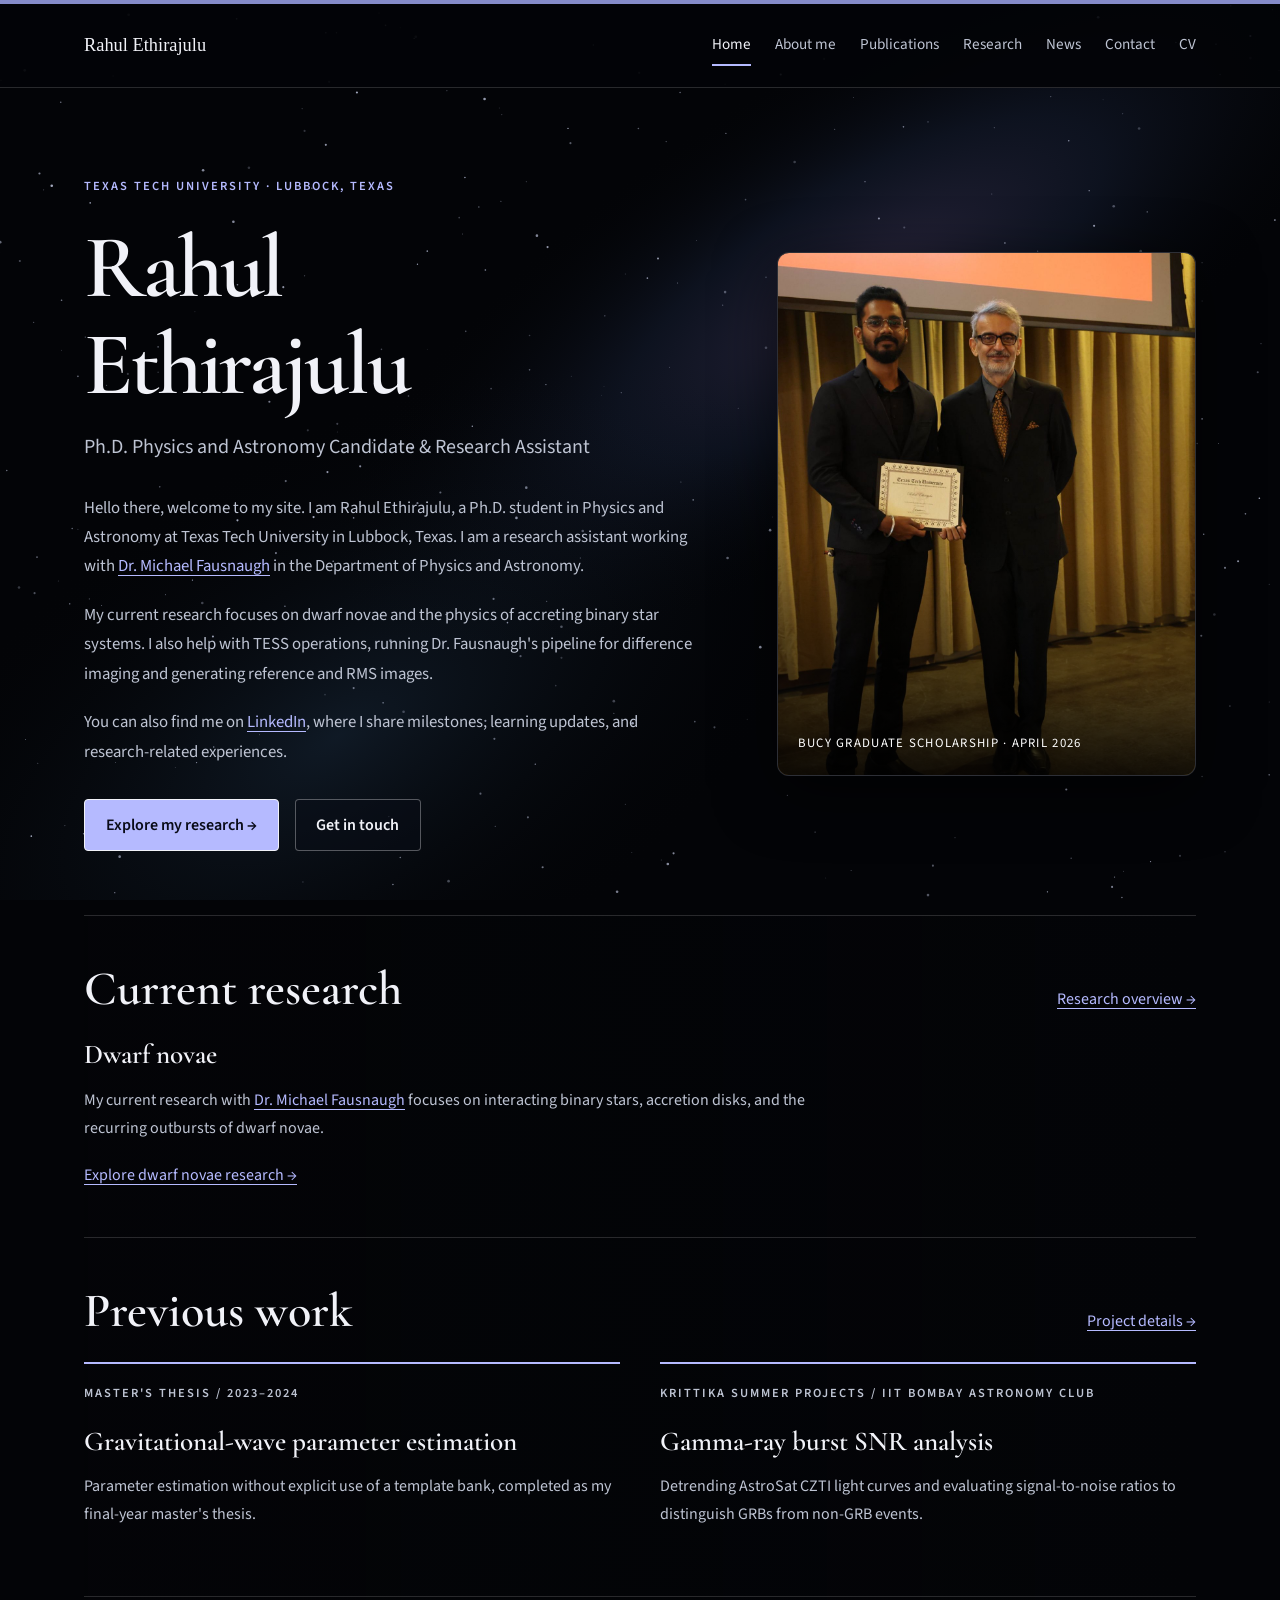
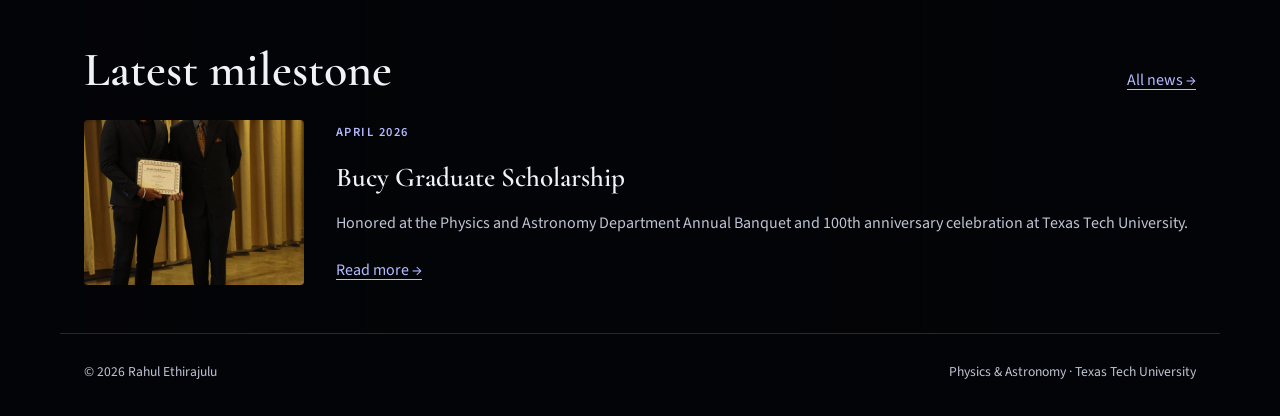
==== index.html @ da51dab0 "Add dedicated CV page with PDF viewer and download" ====
<!DOCTYPE html>
<html lang="en">
  <head>
    <meta charset="UTF-8" />
    <meta name="viewport" content="width=device-width, initial-scale=1.0" />
    <title>Rahul Ethirajulu</title>
    <meta
      name="description"
      content="Academic website for Rahul Ethirajulu, Ph.D. Physics and Astronomy candidate at Texas Tech University."
    />
    <link rel="preconnect" href="https://fonts.googleapis.com" />
    <link rel="preconnect" href="https://fonts.gstatic.com" crossorigin />
    <link
      href="https://fonts.googleapis.com/css2?family=Cormorant+Garamond:wght@500;600;700&family=Source+Sans+3:wght@400;500;600&display=swap"
      rel="stylesheet"
    />
    <script>document.documentElement.classList.add("js");</script>
    <link rel="stylesheet" href="styles.css" />
  </head>
  <body>
    <a class="skip-link" href="#main-content">Skip to content</a>
    <header class="site-header">
      <div class="site-header-inner">
        <a class="site-title" href="./">Rahul Ethirajulu</a>

        <button
          class="menu-toggle"
          type="button"
          aria-expanded="false"
          aria-controls="site-nav"
        >
          Menu
        </button>

        <nav id="site-nav" class="site-nav" aria-label="Main navigation">
          <a aria-current="page" href="./">Home</a>
          <a href="about_me/">About me</a>
          <a href="publications/">Publications</a>
          <a href="research/">Research</a>
          <a href="news/">News</a>
          <a href="contact/">Contact</a>
          <a href="cv/">CV</a>
        </nav>
      </div>
    </header>

    <main id="main-content" class="page-shell">
      <section class="hero">
        <div class="hero-copy">
          <p class="eyebrow">Texas Tech University · Lubbock, Texas</p>
          <h1>Rahul<br />Ethirajulu</h1>
          <p class="lead">Ph.D. Physics and Astronomy Candidate &amp; Research Assistant</p>
          <div class="hero-box">
            <p>
              Hello there, welcome to my site. I am Rahul Ethirajulu, a Ph.D.
              student in Physics and Astronomy at Texas Tech University in
              Lubbock, Texas. I am a research assistant working with
              <a href="https://faus.science/">Dr. Michael Fausnaugh</a>
              in the Department of Physics and Astronomy.
            </p>
            <p>
              My current research focuses on dwarf novae and the physics of
              accreting binary star systems. I also help with TESS operations,
              running Dr. Fausnaugh's pipeline for difference imaging and
              generating reference and RMS images.
            </p>
            <p>
              You can also find me on
              <a href="https://www.linkedin.com/in/rahulethi/">LinkedIn</a>,
              where I share milestones, learning updates, and research-related
              experiences.
            </p>
          </div>
          <div class="hero-actions"><a class="button" href="research/">Explore my research &rarr;</a><a class="button button-secondary" href="contact/">Get in touch</a></div>
        </div>
        <figure class="hero-art hero-portrait">
          <img src="images/bucy-scholarship.jpeg" width="1280" height="1920" alt="Rahul Ethirajulu receiving the Bucy Graduate Scholarship at Texas Tech University." fetchpriority="high" />
          <figcaption class="art-caption">Bucy Graduate Scholarship · April 2026</figcaption>
        </figure>
      </section>
      <section class="home-section" aria-labelledby="interests-title">
        <div class="section-heading"><h2 id="interests-title">Current research</h2><a href="research/">Research overview &rarr;</a></div>
        <article class="current-research-summary">
          <h3>Dwarf novae</h3>
          <p>My current research with <a href="https://faus.science/">Dr. Michael Fausnaugh</a> focuses on interacting binary stars, accretion disks, and the recurring outbursts of dwarf novae.</p>
          <a href="research/">Explore dwarf novae research &rarr;</a>
        </article>
      </section>
      <section class="home-section" aria-labelledby="previous-work-title">
        <div class="section-heading"><h2 id="previous-work-title">Previous work</h2><a href="research/#previous-work">Project details &rarr;</a></div>
        <div class="previous-work-grid">
          <article><p class="eyebrow">Master's thesis / 2023–2024</p><h3>Gravitational-wave parameter estimation</h3><p>Parameter estimation without explicit use of a template bank, completed as my final-year master's thesis.</p></article>
          <article><p class="eyebrow">Krittika Summer Projects / IIT Bombay Astronomy Club</p><h3>Gamma-ray burst SNR analysis</h3><p>Detrending AstroSat CZTI light curves and evaluating signal-to-noise ratios to distinguish GRBs from non-GRB events.</p></article>
        </div>
      </section>
      <section class="home-section" aria-labelledby="news-title">
        <div class="section-heading"><h2 id="news-title">Latest milestone</h2><a href="news/">All news &rarr;</a></div>
        <article class="feature-news"><img src="images/bucy-scholarship.jpeg" alt="Receiving the Bucy Graduate Scholarship at the Texas Tech department banquet." loading="lazy"/><div><p class="news-date">April 2026</p><h3>Bucy Graduate Scholarship</h3><p>Honored at the Physics and Astronomy Department Annual Banquet and 100th anniversary celebration at Texas Tech University.</p><a href="news/">Read more &rarr;</a></div></article>
      </section>
    </main>

    <footer class="site-footer">
      <p>&copy; <span id="year"></span> Rahul Ethirajulu</p>
      <p>Physics &amp; Astronomy · Texas Tech University</p>
    </footer>

    <script src="script.js"></script>
  </body>
</html>
---- styles.css ----
:root {
  --bg:#030407;
  --text:#f1f2f8;
  --muted:#bec4d3;
  --accent:#b5baff;
  --line:#ffffff26;
  --max-width:1160px
}

* {
  box-sizing:border-box
}

html {
  scroll-behavior:smooth
}

body {
  margin:0;
  background:var(--bg);
  color:var(--text);
  font-family:'Source Sans 3','Segoe UI',sans-serif;
  line-height:1.75
}

a {
  color:var(--accent);
  text-underline-offset:4px
}

a:hover {
  color:#e0e2ff
}

a:focus-visible,button:focus-visible {
  outline:3px solid var(--accent);
  outline-offset:5px
}

h1,h2,h3 {
  font-family:'Cormorant Garamond',Georgia,serif;
  font-weight:600;
  line-height:1.08;
  margin:0 0 1rem
}

h1 {
  font-size:clamp(3.4rem,7vw,6.2rem);
  letter-spacing:-.035em
}

h2 {
  font-size:clamp(2rem,4vw,3rem)
}

h3 {
  font-size:1.7rem
}

p {
  margin:0 0 1.2rem
}

.site-header {
  border-top:4px solid var(--text);
  border-bottom:1px solid var(--line);
  position:relative;
  z-index:10
}

.site-header-inner {
  max-width:var(--max-width);
  margin:auto;
  display:flex;
  align-items:center;
  justify-content:space-between;
  gap:2rem;
  padding:1.3rem 24px
}

.site-title {
  font-family:Georgia,serif;
  font-size:1.15rem;
  color:var(--text);
  text-decoration:none;
  white-space:nowrap
}

.site-nav {
  display:flex;
  gap:1.5rem
}

.site-nav a {
  color:var(--muted);
  text-decoration:none;
  font-size:.95rem;
  padding:.4rem 0;
  border-bottom:2px solid transparent
}

.site-nav a:hover,.site-nav a[aria-current=page] {
  color:var(--text);
  border-bottom-color:var(--accent)
}

.menu-toggle {
  display:none;
  font:inherit;
  background:var(--accent);
  color:#090b18;
  border:0;
  padding:.55rem 1rem;
  border-radius:4px;
  cursor:pointer
}

.page-shell {
  max-width:var(--max-width);
  margin:auto;
  padding:0 24px
}

.hero {
  display:grid;
  grid-template-columns:1.2fr .8fr;
  gap:4rem;
  align-items:center;
  padding:5.5rem 0 4rem
}

.eyebrow {
  font-size:.78rem;
  text-transform:uppercase;
  letter-spacing:.16em;
  font-weight:600;
  color:var(--accent);
  margin-bottom:1.4rem
}

.lead {
  font-size:1.25rem;
  color:var(--muted);
  margin-bottom:1.8rem
}

.hero-box {
  max-width:620px;
  color:var(--muted);
  font-size:1.05rem
}

.hero-art {
  background:#173f3f;
  border-radius:48% 48% 8px 8px;
  aspect-ratio:4/5;
  position:relative;
  overflow:hidden
}

.hero-art svg {
  width:100%;
  height:100%;
  position:absolute;
  inset:0
}

.art-caption {
  position:absolute;
  bottom:28px;
  left:28px;
  right:28px;
  color:#d8e7da;
  font-size:.8rem;
  letter-spacing:.1em;
  text-transform:uppercase
}

.hero-actions {
  display:flex;
  flex-wrap:wrap;
  gap:1rem;
  margin-top:2rem
}

.button {
  display:inline-flex;
  background:var(--accent);
  color:#090b18;
  padding:.7rem 1.3rem;
  text-decoration:none;
  border:1px solid var(--text);
  border-radius:4px;
  font-weight:600
}

.button:hover {
  background:#d5d7ff;
  color:#090b18
}

.button-secondary {
  background:transparent;
  color:var(--text)
}

.home-section {
  padding:3rem 0;
  border-top:1px solid var(--line)
}

.section-heading {
  display:flex;
  justify-content:space-between;
  gap:1rem;
  align-items:baseline;
  margin-bottom:1.5rem
}

.section-heading h2 {
  margin:0
}

.research-grid {
  display:grid;
  grid-template-columns:repeat(3,1fr);
  gap:2rem
}

.research-grid article {
  border-top:2px solid var(--accent);
  padding-top:1.2rem
}

.research-grid p {
  color:var(--muted)
}

.feature-news {
  display:grid;
  grid-template-columns:220px 1fr;
  gap:2rem;
  align-items:center
}

.feature-news img {
  width:100%;
  border-radius:4px;
  aspect-ratio:4/3;
  object-fit:cover
}

.feature-news p {
  color:var(--muted)
}

.content-page {
  padding:4rem 0 5rem;
  min-height:70vh
}

.content-copy {
  max-width:1000px;
  margin:auto
}

.content-copy>h1 {
  padding-bottom:1.5rem;
  border-bottom:1px solid var(--line);
  margin-bottom:2rem
}

.content-box {
  max-width:760px;
  font-size:1.13rem;
  color:var(--muted)
}

.placeholder {
  color:var(--muted)
}

.news-stack {
  display:grid;
  gap:2.5rem
}

.news-card {
  display:grid;
  grid-template-columns:minmax(240px,.8fr) 1.2fr;
  gap:2rem;
  padding:2rem;
  background:rgba(8,11,20,.88);
  border:1px solid var(--line);
  border-radius:6px
}

.news-item-alt .news-card {
  grid-template-columns:1.2fr minmax(240px,.8fr)
}

.news-body {
  min-width:0
}

.news-body h2 {
  font-size:2.35rem
}

.news-body p,.news-list {
  color:var(--muted)
}

.news-date {
  font-size:.78rem;
  font-weight:600;
  text-transform:uppercase;
  letter-spacing:.12em;
  color:var(--accent)!important
}

.news-media {
  display:grid;
  gap:1rem;
  align-content:start
}

.achievement-figure {
  margin:0
}

.achievement-figure img {
  display:block;
  width:100%;
  height:auto;
  border-radius:3px
}

.achievement-gallery {
  display:grid;
  grid-template-columns:1fr 1fr;
  gap:.75rem
}

.achievement-gallery img {
  width:100%;
  height:auto;
  border-radius:3px
}

.news-list {
  padding-left:1.2rem
}

.news-list li {
  margin-bottom:.65rem
}

.site-footer {
  max-width:var(--max-width);
  margin:auto;
  padding:1.6rem 24px 2rem;
  border-top:1px solid var(--line);
  display:flex;
  justify-content:space-between;
  gap:1rem;
  color:var(--muted);
  font-size:.85rem
}

.site-footer p {
  margin:0
}

.skip-link {
  position:absolute;
  left:16px;
  top:-100px;
  padding:.75rem;
  background:#101422;
  z-index:20
}

.skip-link:focus {
  top:16px
}


@media(max-width:900px) {
  .site-header-inner {
  flex-wrap:wrap;
  gap:1rem
}

.menu-toggle {
  display:inline-flex
}

.site-nav {
  flex-wrap:wrap;
  width:100%;
  gap:1rem
}

.js .site-nav {
  display:none
}

.js .site-nav.is-open {
  display:flex
}

.hero {
  gap:2rem;
  padding:3.5rem 0
}

.hero-art {
  aspect-ratio:3/4
}

.news-card,.news-item-alt .news-card {
  grid-template-columns:1fr
}

.news-item-alt .news-media {
  grid-row:1
}

.news-media {
  max-width:600px
}


}


@media(max-width:600px) {
  .hero {
  grid-template-columns:1fr
}

.hero-art {
  aspect-ratio:5/3;
  border-radius:80px 80px 4px 4px
}

.hero h1 {
  font-size:3.7rem
}

.research-grid,.feature-news {
  grid-template-columns:1fr
}

.feature-news img {
  max-width:320px
}

.section-heading {
  align-items:start;
  flex-direction:column;
  gap:.7rem
}

.news-card {
  padding:1.2rem;
  gap:1.4rem
}

.content-page {
  padding-top:2.5rem
}

.site-footer {
  flex-direction:column
}

.page-shell {
  padding:0 20px
}


}


@media(prefers-reduced-motion:reduce) {
  html {
  scroll-behavior:auto
}


}

.research-feature {
  display: grid;
  grid-template-columns: 1fr 1fr;
  gap: 2.5rem;
  align-items: start;
  margin-bottom: 3rem;
}
.research-figure { margin: 0; }
.research-figure img { display: block; width: 100%; height: auto; border-radius: 6px; }
.research-figure figcaption { margin-top: .8rem; color: var(--muted); font-size: .85rem; line-height: 1.6; }
.research-context { color: var(--muted); }
.research-context h2 { color: var(--text); }
.research-context p { max-width: 760px; }
@media (max-width: 900px) {
  .research-feature { grid-template-columns: 1fr; gap: 2rem; }
}

.current-research-summary { max-width: 760px; }
.current-research-summary p { color: var(--muted); }
.previous-work-grid { display: grid; grid-template-columns: 1fr 1fr; gap: 2.5rem; }
.previous-work-grid article { border-top: 2px solid var(--accent); padding-top: 1.2rem; }
.previous-work-grid p { color: var(--muted); }
.previous-project { padding: 1.5rem 0; border-bottom: 1px solid var(--line); }
.previous-project h3 { color: var(--text); }
.project-source { margin-top: 1.5rem; font-size: .9rem; }
@media (max-width: 600px) { .previous-work-grid { grid-template-columns: 1fr; gap: 1.5rem; } }

/* A static galactic backdrop keeps motion and page weight low. */
body {
  background-color: var(--bg);
  background-image: url("images/galactic-background.svg");
  background-size: cover;
  background-position: center top;
  background-attachment: fixed;
  color-scheme: dark;
}
.site-header { background: rgba(3,4,7,.9); border-top-color: #858bc9; }
.home-section { background: linear-gradient(90deg, rgba(3,4,7,.5), transparent); }
.hero-portrait {
  margin: 0;
  border-radius: 12px;
  aspect-ratio: 4 / 5;
  border: 1px solid var(--line);
  box-shadow: 0 16px 60px #0009;
  background: #080b13;
}
.hero-portrait img {
  display: block;
  width: 100%;
  height: 100%;
  object-fit: cover;
  object-position: center 20%;
}
.hero-portrait::after {
  content: "";
  position: absolute;
  inset: 55% 0 0;
  background: linear-gradient(transparent, #000d);
  pointer-events: none;
}
.hero-portrait .art-caption { color: #fff; z-index: 1; bottom: 20px; left: 20px; right: 20px; }
.button-secondary { background: #090c1680; color: var(--text); border-color: #ffffff50; }
@media (max-width: 600px) {
  .hero-portrait { aspect-ratio: 4 / 5; border-radius: 10px; max-width: 420px; width: 100%; }
  body { background-attachment: scroll; background-size: auto 1100px; }
}

.cv-actions { display: flex; flex-wrap: wrap; gap: 1rem; margin-bottom: 2rem; }
.cv-viewer { display: block; width: 100%; height: 80vh; min-height: 500px; border: 1px solid var(--line); border-radius: 6px; background: #111; }
@media (max-width: 600px) { .cv-viewer { min-height: 400px; height: 65vh; } }
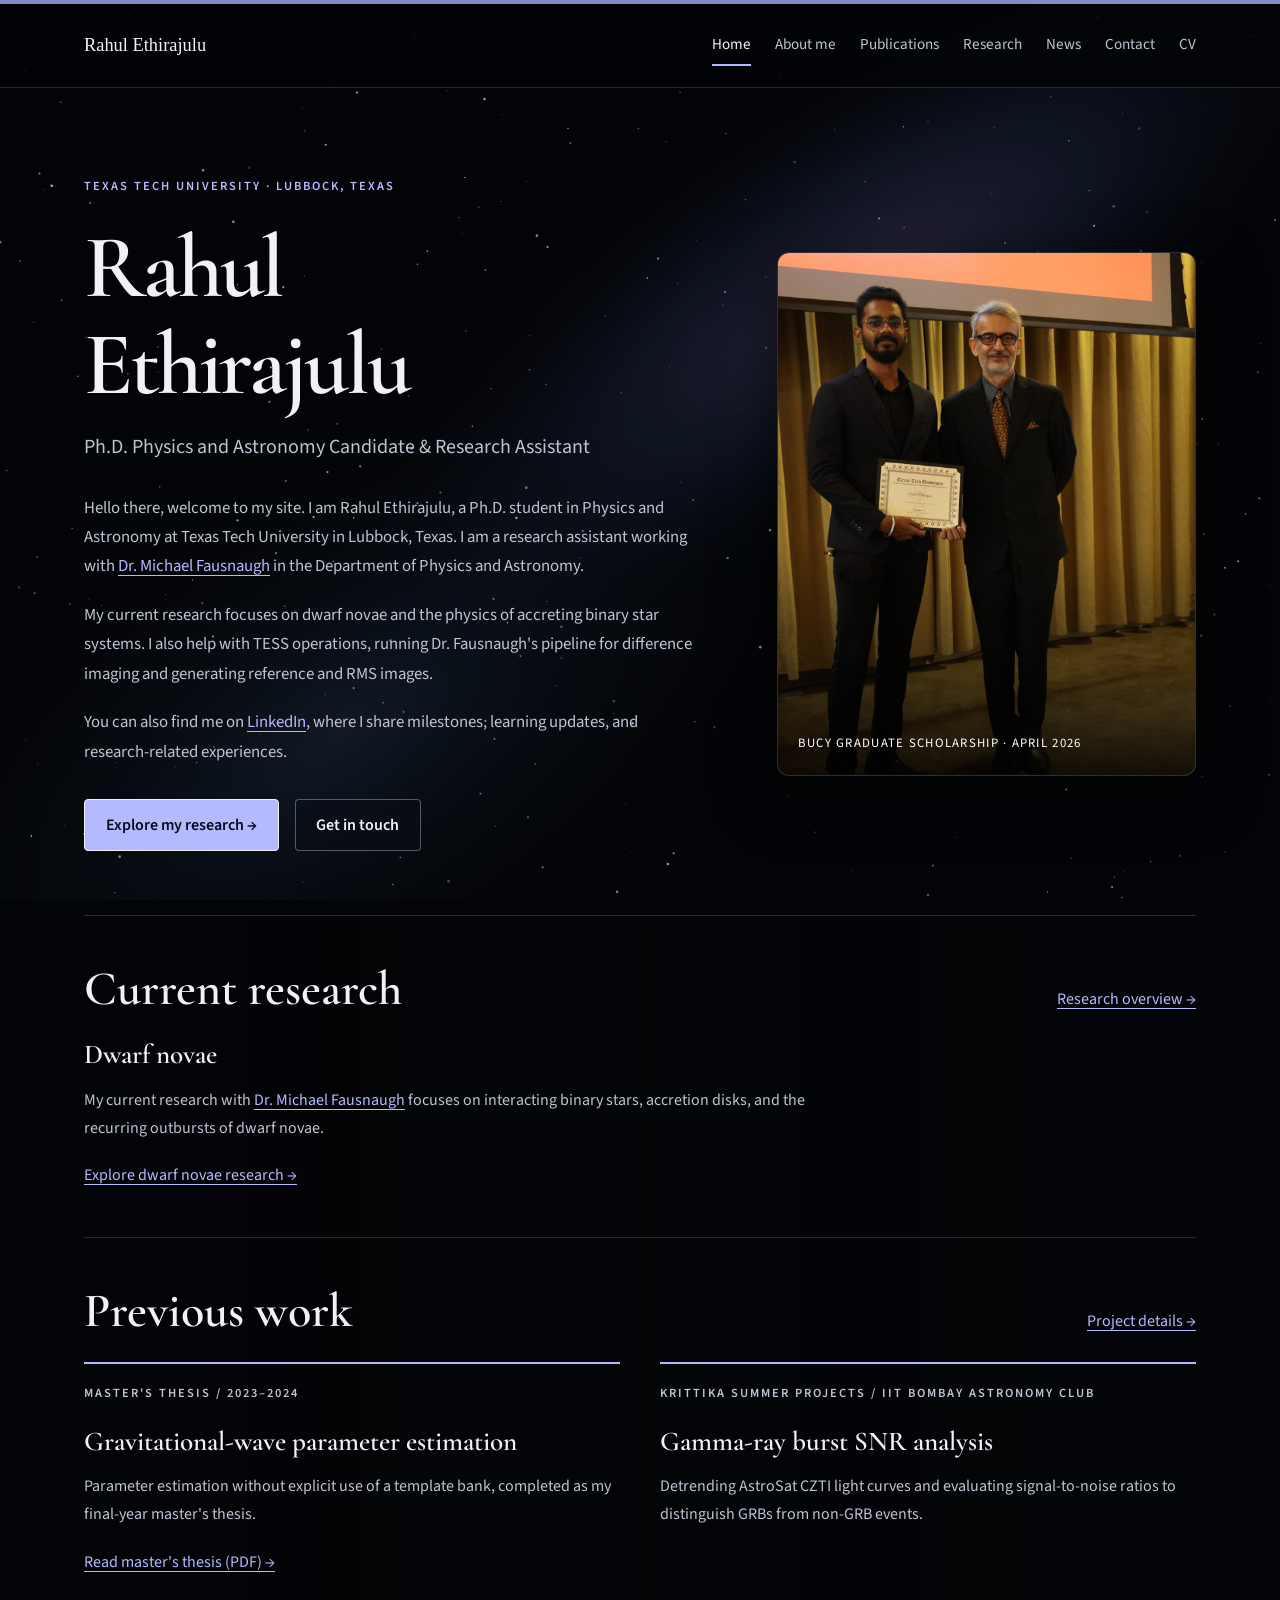
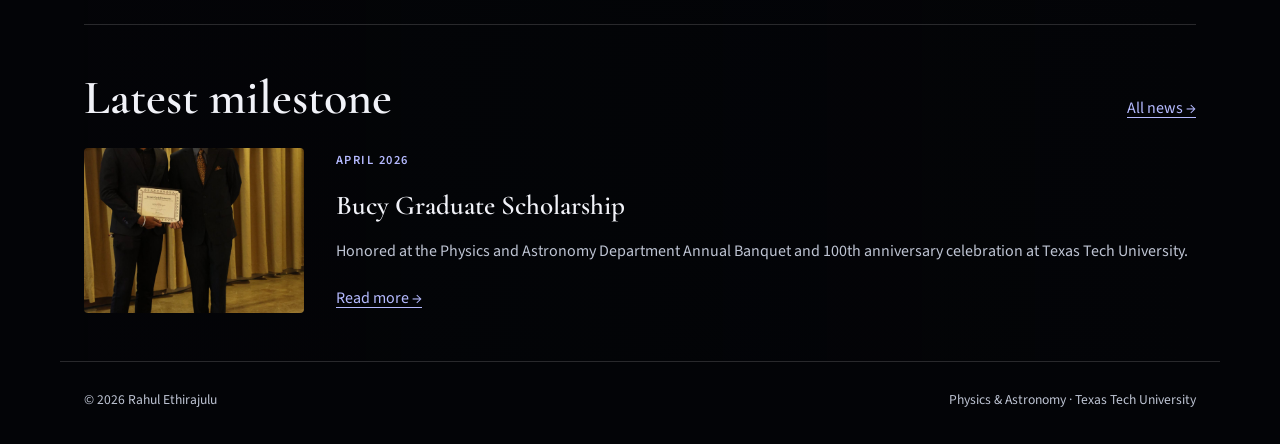
==== commit 0b7deb8c: "Link and preview master's thesis in gravitational-wave project" ====
--- a/index.html
+++ b/index.html
@@ -89,7 +89,7 @@
       <section class="home-section" aria-labelledby="previous-work-title">
         <div class="section-heading"><h2 id="previous-work-title">Previous work</h2><a href="research/#previous-work">Project details &rarr;</a></div>
         <div class="previous-work-grid">
-          <article><p class="eyebrow">Master's thesis / 2023–2024</p><h3>Gravitational-wave parameter estimation</h3><p>Parameter estimation without explicit use of a template bank, completed as my final-year master's thesis.</p></article>
+          <article><p class="eyebrow">Master's thesis / 2023–2024</p><h3>Gravitational-wave parameter estimation</h3><p>Parameter estimation without explicit use of a template bank, completed as my final-year master's thesis.</p><a href="documents/Rahul_Ethirajulu_MSc_Thesis.pdf" target="_blank" rel="noopener">Read master's thesis (PDF) &rarr;</a></article>
           <article><p class="eyebrow">Krittika Summer Projects / IIT Bombay Astronomy Club</p><h3>Gamma-ray burst SNR analysis</h3><p>Detrending AstroSat CZTI light curves and evaluating signal-to-noise ratios to distinguish GRBs from non-GRB events.</p></article>
         </div>
       </section>
--- a/styles.css
+++ b/styles.css
@@ -562,3 +562,7 @@
 .cv-actions { display: flex; flex-wrap: wrap; gap: 1rem; margin-bottom: 2rem; }
 .cv-viewer { display: block; width: 100%; height: 80vh; min-height: 500px; border: 1px solid var(--line); border-radius: 6px; background: #111; }
 @media (max-width: 600px) { .cv-viewer { min-height: 400px; height: 65vh; } }
+
+.thesis-preview summary { cursor: pointer; color: var(--accent); padding: .75rem 0; }
+.thesis-preview summary:focus-visible { outline: 3px solid var(--accent); outline-offset: 4px; }
+.thesis-preview .cv-viewer { margin-top: 1rem; }
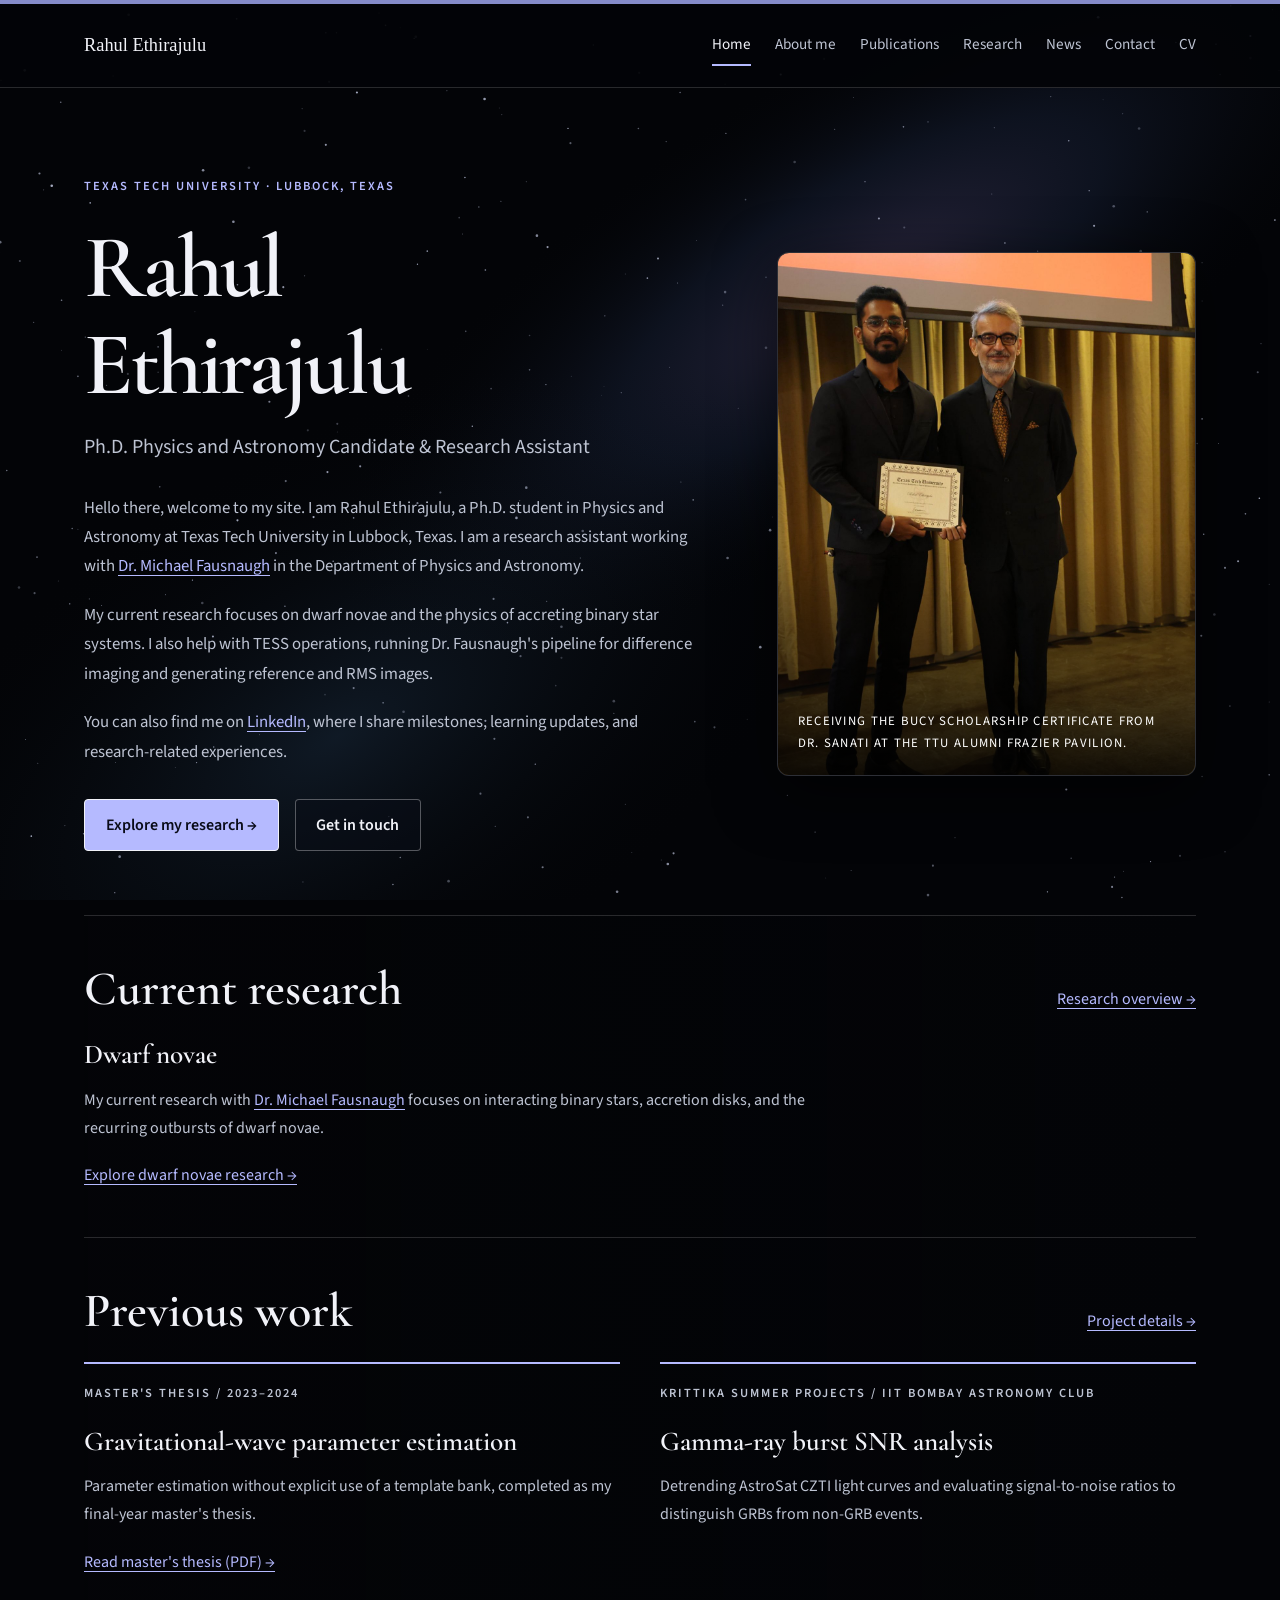
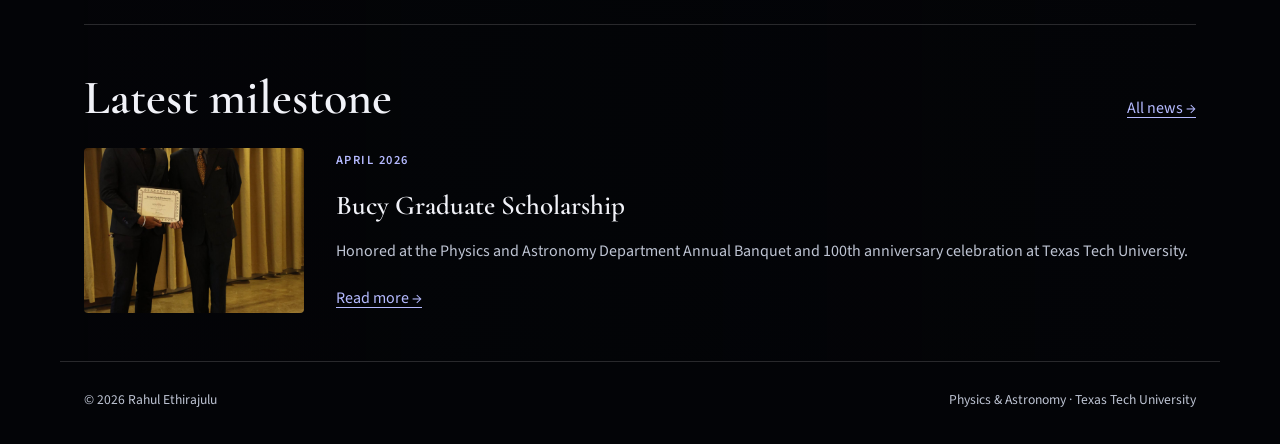
==== commit a9c5330e: "Add scholarship presentation caption to homepage photo" ====
--- a/index.html
+++ b/index.html
@@ -74,8 +74,8 @@
           <div class="hero-actions"><a class="button" href="research/">Explore my research &rarr;</a><a class="button button-secondary" href="contact/">Get in touch</a></div>
         </div>
         <figure class="hero-art hero-portrait">
-          <img src="images/bucy-scholarship.jpeg" width="1280" height="1920" alt="Rahul Ethirajulu receiving the Bucy Graduate Scholarship at Texas Tech University." fetchpriority="high" />
-          <figcaption class="art-caption">Bucy Graduate Scholarship · April 2026</figcaption>
+          <img src="images/bucy-scholarship.jpeg" width="1280" height="1920" alt="Rahul Ethirajulu receiving the Bucy Scholarship certificate from Dr. Sanati at the TTU Alumni Frazier Pavilion." fetchpriority="high" />
+          <figcaption class="art-caption">Receiving the Bucy Scholarship certificate from Dr. Sanati at the TTU Alumni Frazier Pavilion.</figcaption>
         </figure>
       </section>
       <section class="home-section" aria-labelledby="interests-title">
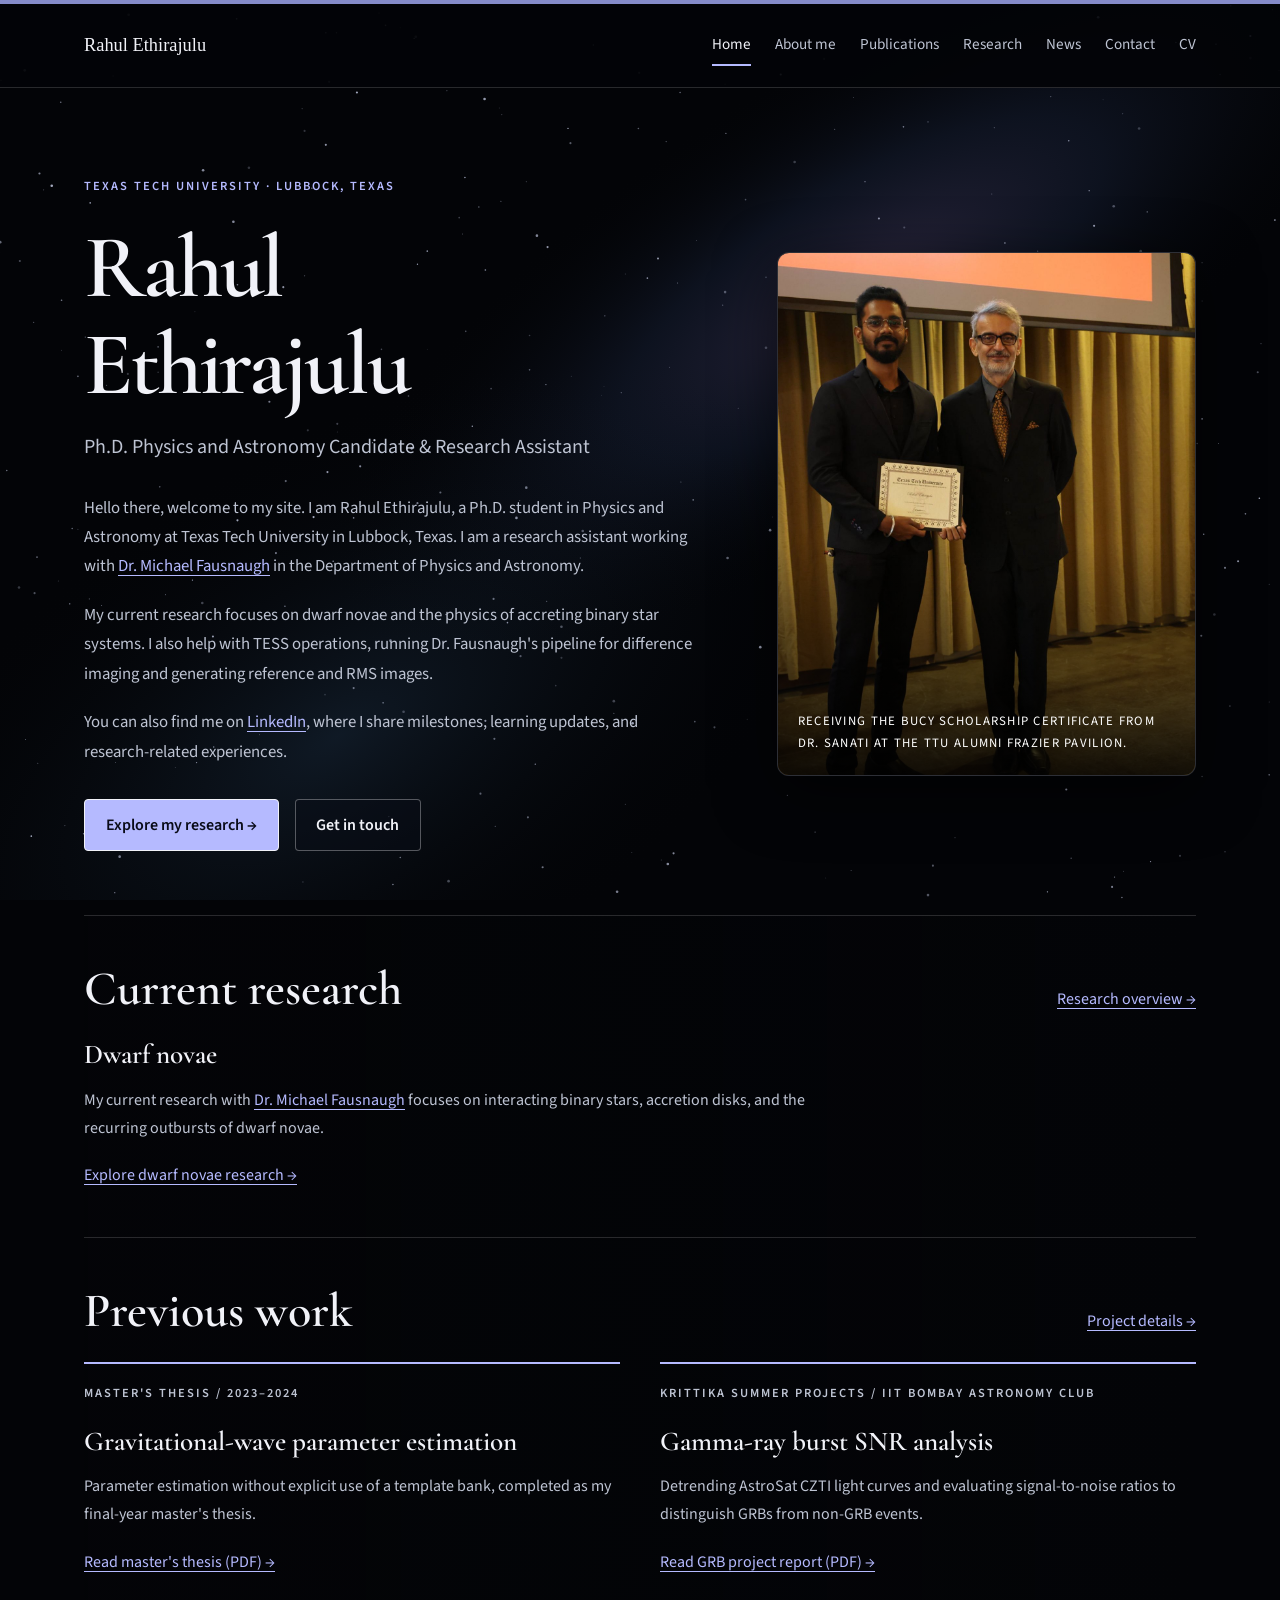
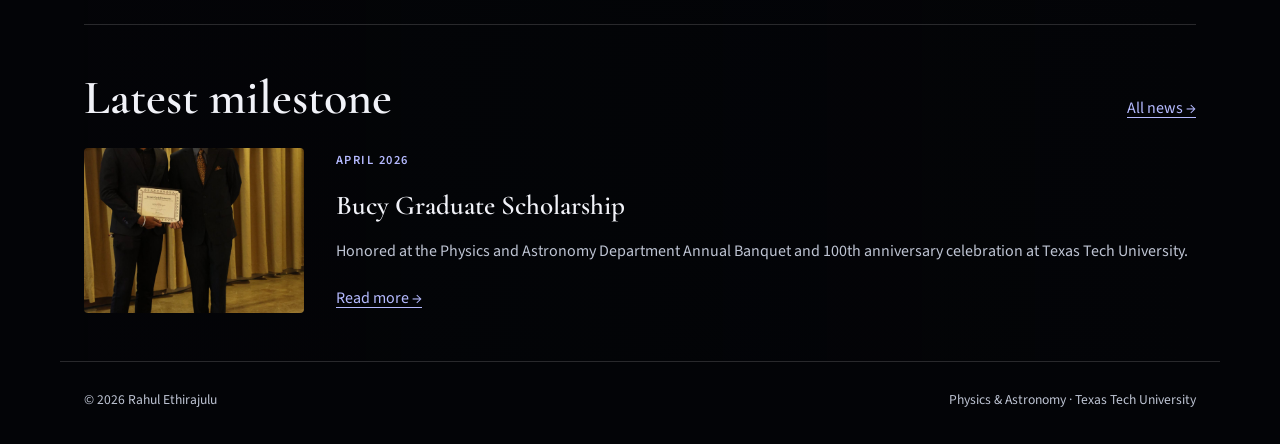
==== commit da19c83d: "Add GRB project report links and embedded preview" ====
--- a/index.html
+++ b/index.html
@@ -90,7 +90,7 @@
         <div class="section-heading"><h2 id="previous-work-title">Previous work</h2><a href="research/#previous-work">Project details &rarr;</a></div>
         <div class="previous-work-grid">
           <article><p class="eyebrow">Master's thesis / 2023–2024</p><h3>Gravitational-wave parameter estimation</h3><p>Parameter estimation without explicit use of a template bank, completed as my final-year master's thesis.</p><a href="documents/Rahul_Ethirajulu_MSc_Thesis.pdf" target="_blank" rel="noopener">Read master's thesis (PDF) &rarr;</a></article>
-          <article><p class="eyebrow">Krittika Summer Projects / IIT Bombay Astronomy Club</p><h3>Gamma-ray burst SNR analysis</h3><p>Detrending AstroSat CZTI light curves and evaluating signal-to-noise ratios to distinguish GRBs from non-GRB events.</p></article>
+          <article><p class="eyebrow">Krittika Summer Projects / IIT Bombay Astronomy Club</p><h3>Gamma-ray burst SNR analysis</h3><p>Detrending AstroSat CZTI light curves and evaluating signal-to-noise ratios to distinguish GRBs from non-GRB events.</p><a href="documents/Rahul_Ethirajulu_GRB_Project_Report.pdf" target="_blank" rel="noopener">Read GRB project report (PDF) &rarr;</a></article>
         </div>
       </section>
       <section class="home-section" aria-labelledby="news-title">
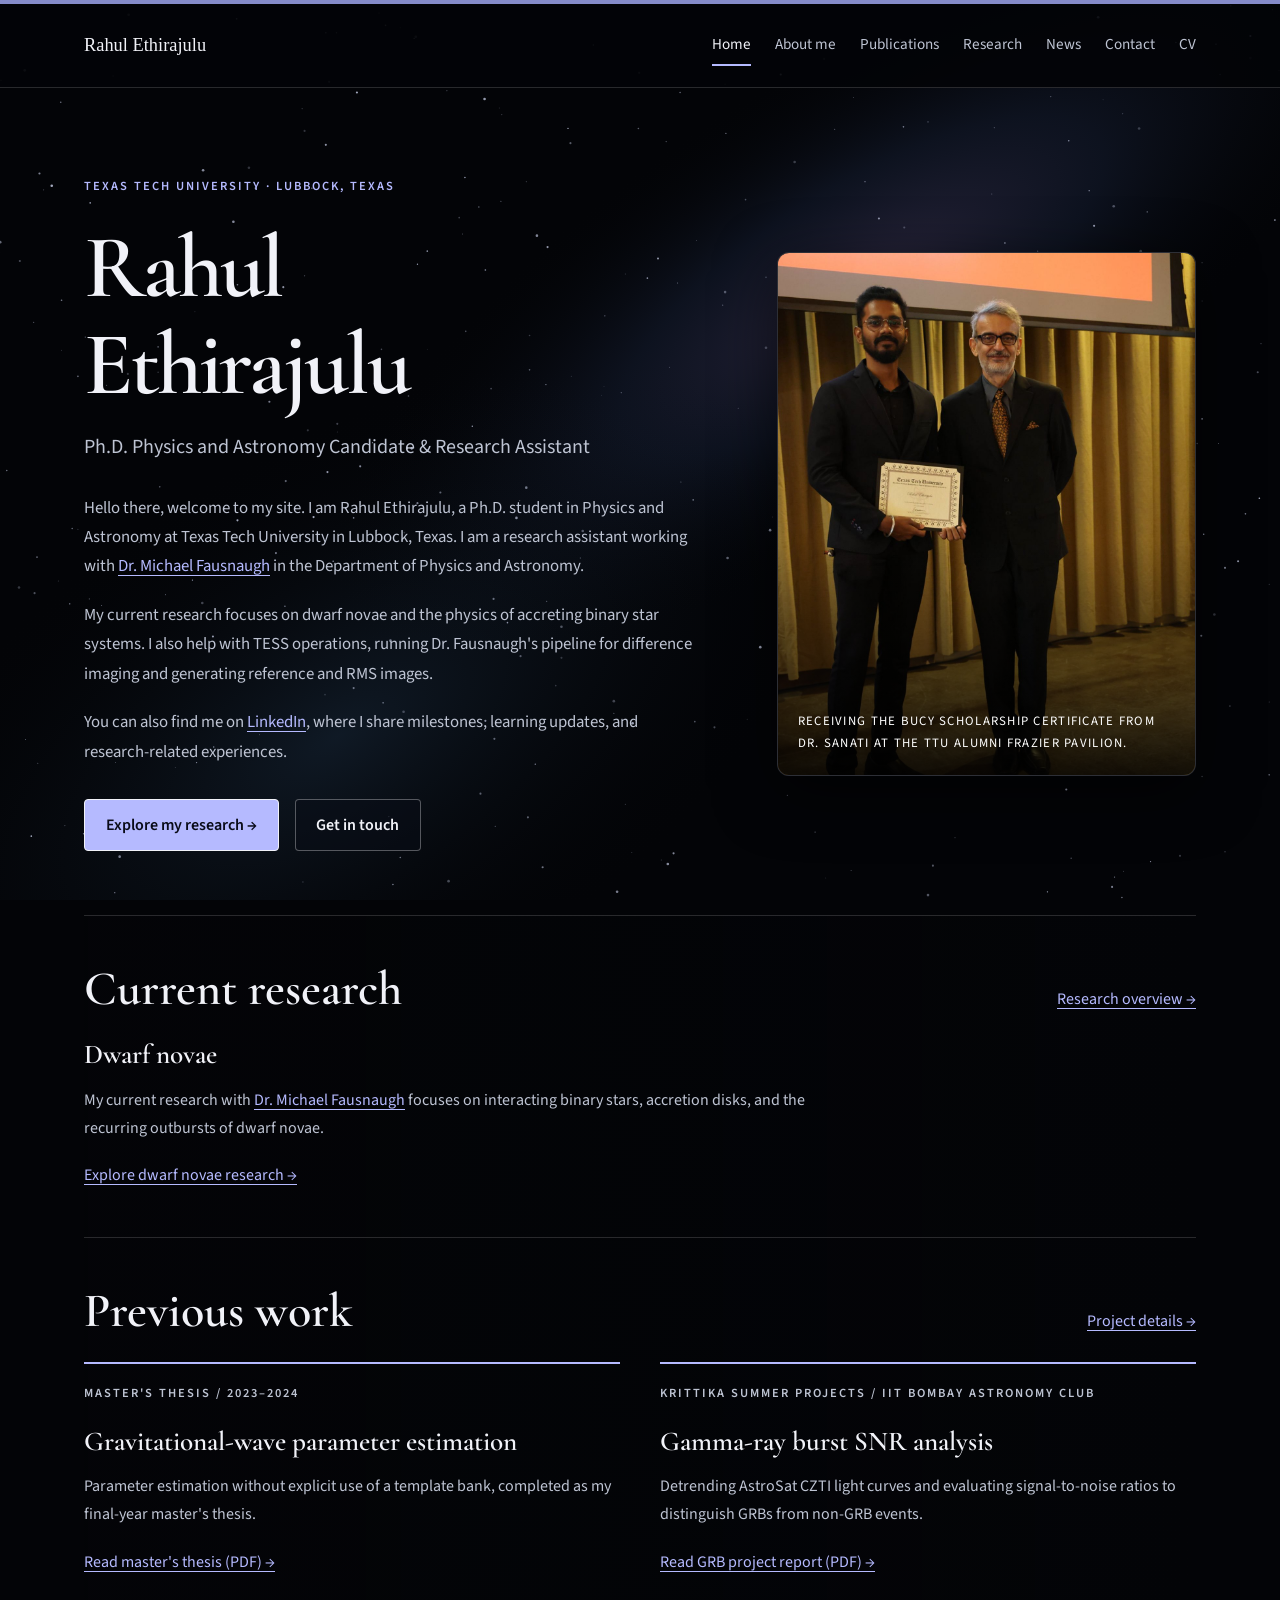
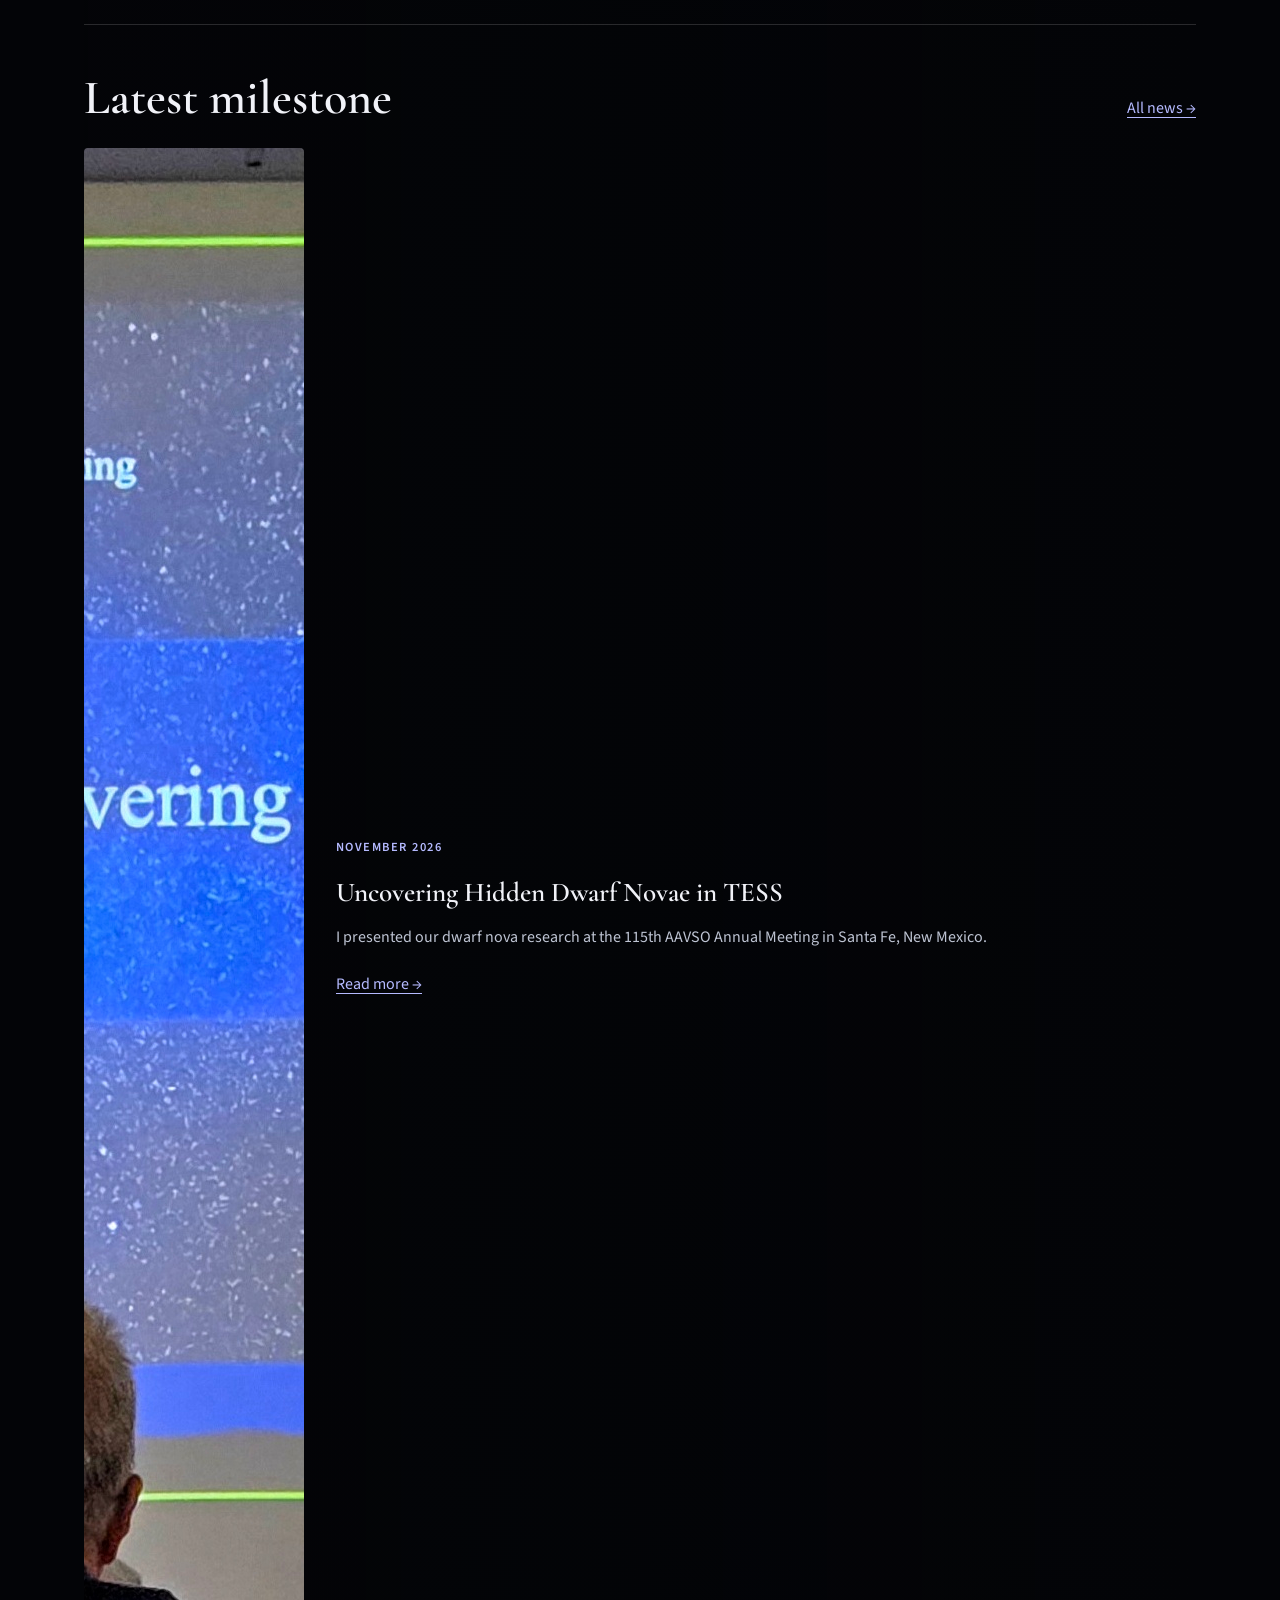
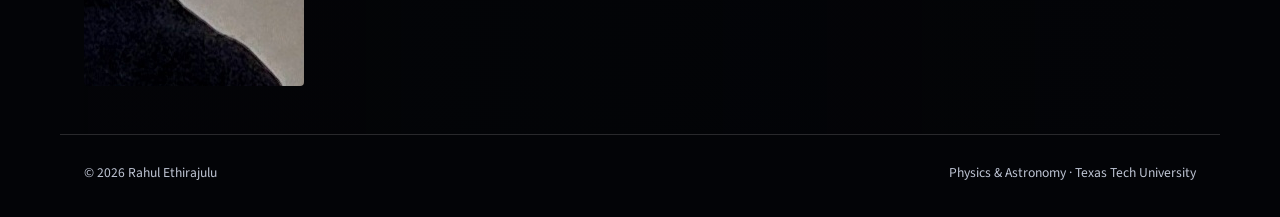
==== commit 1538a4a1: "Feature AAVSO annual meeting talk and presentation photos" ====
--- a/index.html
+++ b/index.html
@@ -95,7 +95,15 @@
       </section>
       <section class="home-section" aria-labelledby="news-title">
         <div class="section-heading"><h2 id="news-title">Latest milestone</h2><a href="news/">All news &rarr;</a></div>
-        <article class="feature-news"><img src="images/bucy-scholarship.jpeg" alt="Receiving the Bucy Graduate Scholarship at the Texas Tech department banquet." loading="lazy"/><div><p class="news-date">April 2026</p><h3>Bucy Graduate Scholarship</h3><p>Honored at the Physics and Astronomy Department Annual Banquet and 100th anniversary celebration at Texas Tech University.</p><a href="news/">Read more &rarr;</a></div></article>
+        <article class="feature-news">
+          <img src="images/aavso-2026-talk.jpeg" width="2730" height="1538" alt="Rahul Ethirajulu presenting Uncovering Hidden Dwarf Novae in TESS at the AAVSO Annual Meeting." loading="lazy" />
+          <div>
+            <p class="news-date">November 2026</p>
+            <h3>Uncovering Hidden Dwarf Novae in TESS</h3>
+            <p>I presented our dwarf nova research at the 115th AAVSO Annual Meeting in Santa Fe, New Mexico.</p>
+            <a href="news/#aavso-2026">Read more &rarr;</a>
+          </div>
+        </article>
       </section>
     </main>
 
--- a/styles.css
+++ b/styles.css
@@ -246,7 +246,7 @@
 .feature-news img {
   width:100%;
   border-radius:4px;
-  aspect-ratio:4/3;
+  aspect-ratio:16/9;
   object-fit:cover
 }
 
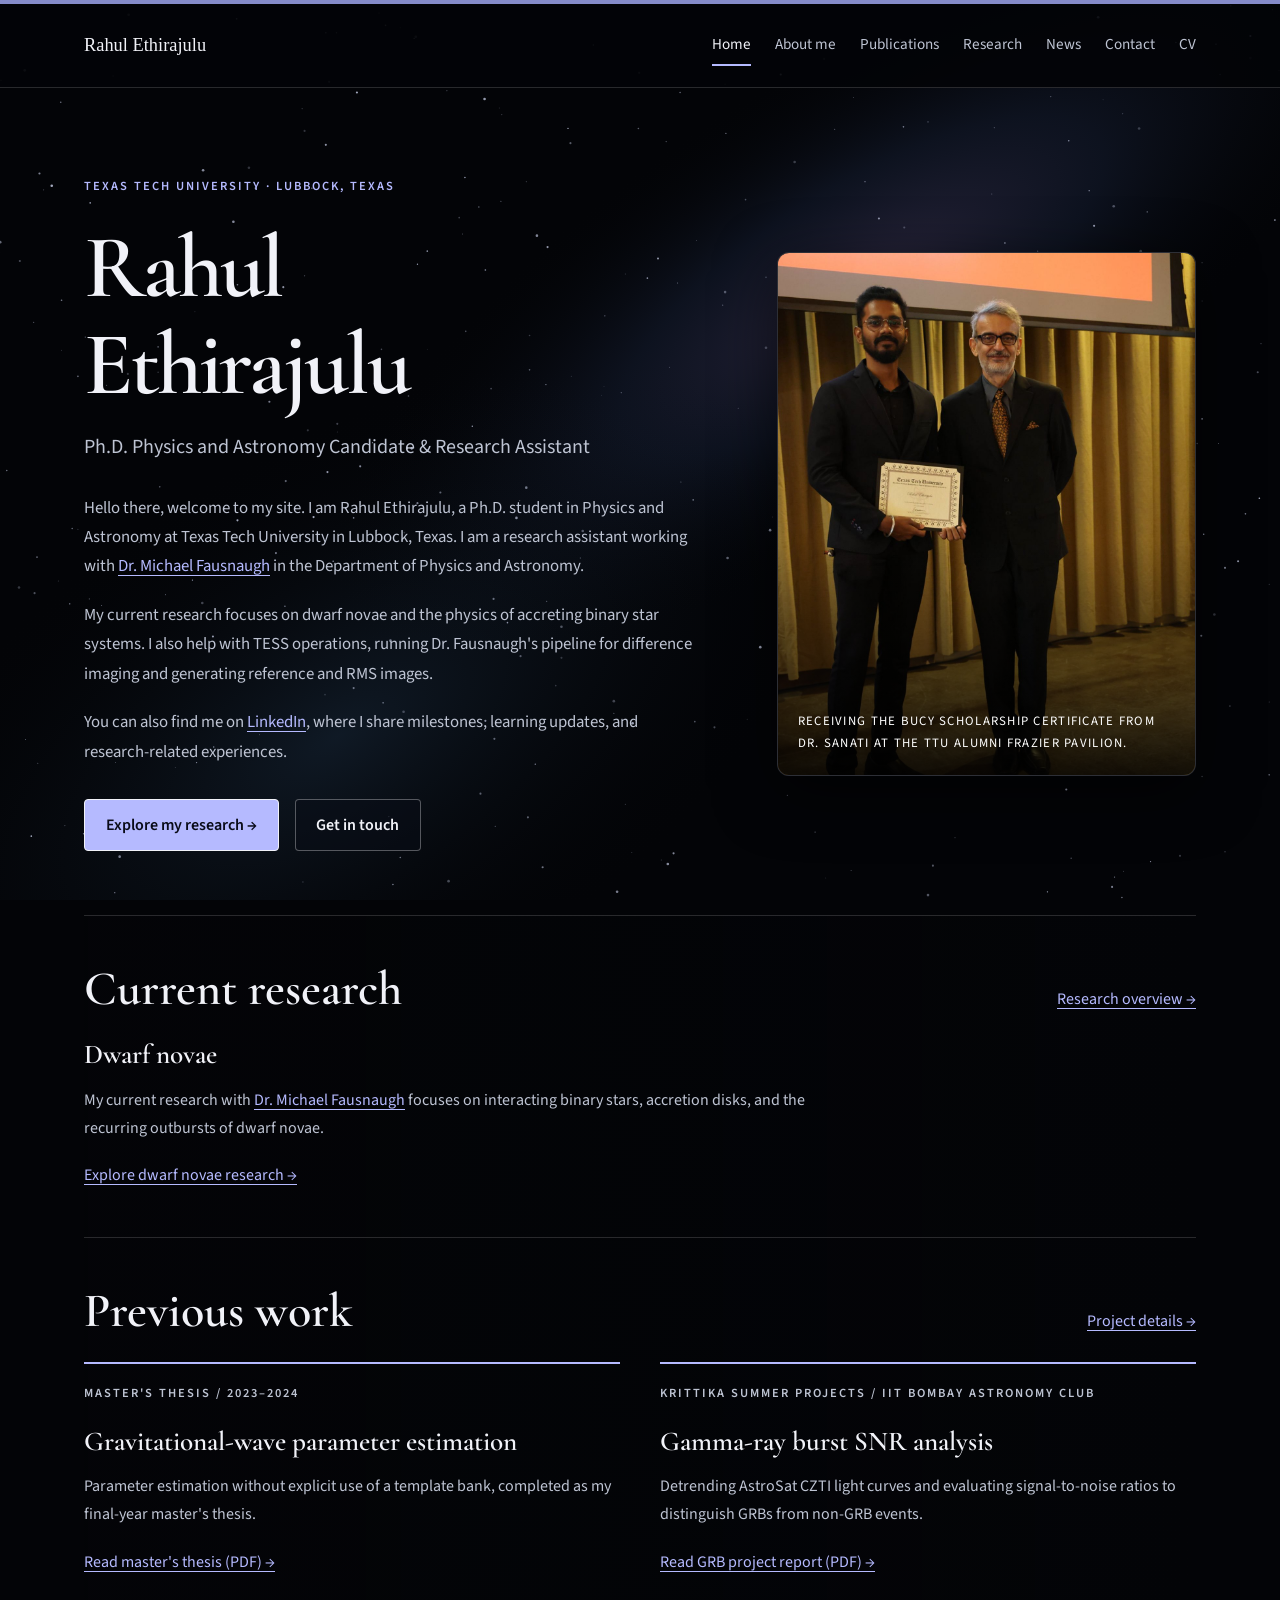
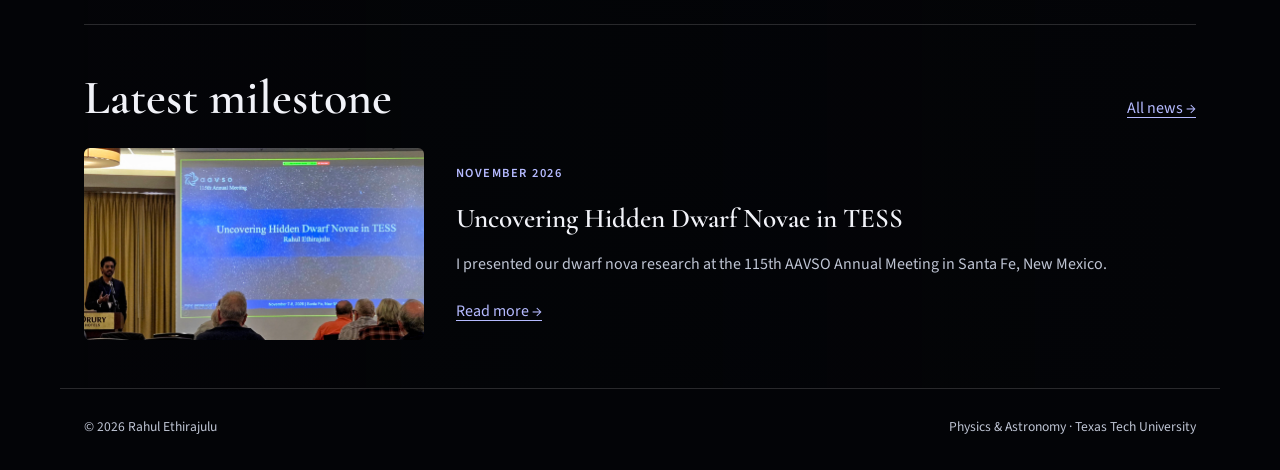
==== commit a6052006: "Keep homepage milestone photo proportional on all screens" ====
--- a/index.html
+++ b/index.html
@@ -15,7 +15,7 @@
       rel="stylesheet"
     />
     <script>document.documentElement.classList.add("js");</script>
-    <link rel="stylesheet" href="styles.css" />
+    <link rel="stylesheet" href="styles.css?v=milestone-photo" />
   </head>
   <body>
     <a class="skip-link" href="#main-content">Skip to content</a>
--- a/styles.css
+++ b/styles.css
@@ -237,17 +237,17 @@
 }
 
 .feature-news {
-  display:grid;
-  grid-template-columns:220px 1fr;
-  gap:2rem;
-  align-items:center
+  display: grid;
+  grid-template-columns: minmax(0, 340px) minmax(0, 1fr);
+  gap: 2rem;
+  align-items: center;
 }
 
 .feature-news img {
-  width:100%;
-  border-radius:4px;
-  aspect-ratio:16/9;
-  object-fit:cover
+  display: block;
+  width: 100%;
+  height: auto;
+  border-radius: 6px;
 }
 
 .feature-news p {
@@ -453,10 +453,6 @@
   grid-template-columns:1fr
 }
 
-.feature-news img {
-  max-width:320px
-}
-
 .section-heading {
   align-items:start;
   flex-direction:column;
@@ -566,3 +562,139 @@
 .thesis-preview summary { cursor: pointer; color: var(--accent); padding: .75rem 0; }
 .thesis-preview summary:focus-visible { outline: 3px solid var(--accent); outline-offset: 4px; }
 .thesis-preview .cv-viewer { margin-top: 1rem; }
+
+.photo-slider-frame {
+  overflow: hidden;
+  border: 1px solid var(--line);
+  border-radius: 6px;
+  background: var(--bg);
+}
+.photo-slide { display: block; }
+.photo-slide img { display: block; width: 100%; height: auto; }
+.photo-slider:has(.photo-slider-controls:not([hidden])) .photo-slide img {
+  aspect-ratio: 4 / 3;
+  object-fit: contain;
+}
+.photo-slider-controls {
+  display: flex;
+  justify-content: space-between;
+  align-items: center;
+  color: var(--muted);
+  font-variant-numeric: tabular-nums;
+}
+.photo-slider-controls button {
+  min-width: 44px;
+  min-height: 44px;
+  border: 1px solid var(--line);
+  border-radius: 6px;
+  background: var(--bg);
+  color: var(--accent);
+  cursor: pointer;
+  font: inherit;
+}
+.photo-slider-controls button:hover { border-color: var(--accent); }
+.photo-slide:focus-visible { outline-offset: -4px; }
+.photo-slide[hidden], .photo-slider-controls[hidden] { display: none; }
+
+@media (min-width: 901px) {
+  #aavso-2026 .news-card,
+  #seibt-memorial-scholarship .news-card {
+    grid-template-columns: minmax(0, 1.1fr) minmax(0, 0.9fr);
+  }
+
+  #quantum-summit-2025 .news-card {
+    grid-template-columns: minmax(0, 0.9fr) minmax(0, 1.1fr);
+  }
+}
+
+#bucy-scholarship .photo-slider {
+  width: 80%;
+  justify-self: center;
+}
+
+#bucy-scholarship .photo-slider:has(.photo-slider-controls:not([hidden])) .photo-slide img {
+  aspect-ratio: 1 / 1;
+}
+
+@media (min-width: 901px) {
+  #bucy-scholarship .news-card {
+    grid-template-columns: minmax(0, 1.2fr) minmax(0, 0.8fr);
+  }
+}
+
+#outside-research { margin-top: 2.5rem; }
+#outside-research h3 { margin-top: 2rem; }
+.about-gallery {
+  display: grid;
+  grid-template-columns: repeat(2, minmax(0, 1fr));
+  gap: 1.25rem;
+}
+.about-gallery figure { margin: 0; }
+.about-gallery a { display: block; }
+.about-gallery img {
+  display: block;
+  width: 100%;
+  aspect-ratio: 4 / 3;
+  object-fit: cover;
+  border: 1px solid var(--line);
+  border-radius: 6px;
+}
+.about-gallery img[src$="about-sunset.jpg"] { object-position: center 64%; }
+.about-gallery figcaption { margin-top: .4rem; color: var(--muted); font-size: .9rem; }
+@media (max-width: 600px) {
+  .about-gallery { grid-template-columns: 1fr; }
+}
+
+.photography-gallery { margin-top: 2rem; }
+.photography-gallery img {
+  aspect-ratio: 1;
+  object-fit: contain;
+  background: var(--bg);
+}
+@media (min-width: 901px) {
+  .photography-gallery { grid-template-columns: repeat(3, minmax(0, 1fr)); }
+}
+
+@media (max-width: 900px) {
+  .site-nav {
+    display: grid;
+    grid-template-columns: repeat(2, minmax(0, 1fr));
+    gap: .25rem .75rem;
+  }
+  .js .site-nav.is-open { display: grid; }
+  .site-nav a, .menu-toggle {
+    display: flex;
+    align-items: center;
+    min-height: 44px;
+  }
+  .site-nav a { padding: .5rem .65rem; }
+  .content-box, .research-context, .news-body { overflow-wrap: anywhere; }
+}
+
+@media (max-width: 700px) {
+  .page-shell { padding-inline: clamp(16px, 5vw, 24px); }
+  .hero, .news-card, .news-item-alt .news-card, .research-feature {
+    grid-template-columns: minmax(0, 1fr);
+  }
+  .hero { padding-block: 2.25rem; gap: 1.75rem; }
+  .content-page { padding-block: 2.25rem 3rem; }
+  h1, .hero h1 { font-size: clamp(2.35rem, 10.5vw, 3.7rem); }
+  .news-body h2 { font-size: clamp(1.7rem, 7vw, 2.35rem); }
+  .home-section { padding-block: 2rem; }
+  .hero-actions, .cv-actions { gap: .75rem; }
+  .hero-actions .button, .cv-actions .button {
+    flex: 1 1 12rem;
+    justify-content: center;
+    text-align: center;
+    min-height: 44px;
+  }
+  .research-grid, .previous-work-grid, .feature-news {
+    grid-template-columns: minmax(0, 1fr);
+  }
+  .feature-news { gap: 1rem; }
+  .news-card { gap: 1.25rem; padding: clamp(.875rem, 4vw, 1.5rem); }
+  .news-item-alt .news-media { grid-row: auto; }
+  .news-media { min-width: 0; width: 100%; }
+  .photo-slider-controls button { min-width: 48px; min-height: 48px; }
+  .cv-viewer { min-height: 0; height: 60svh; }
+}
